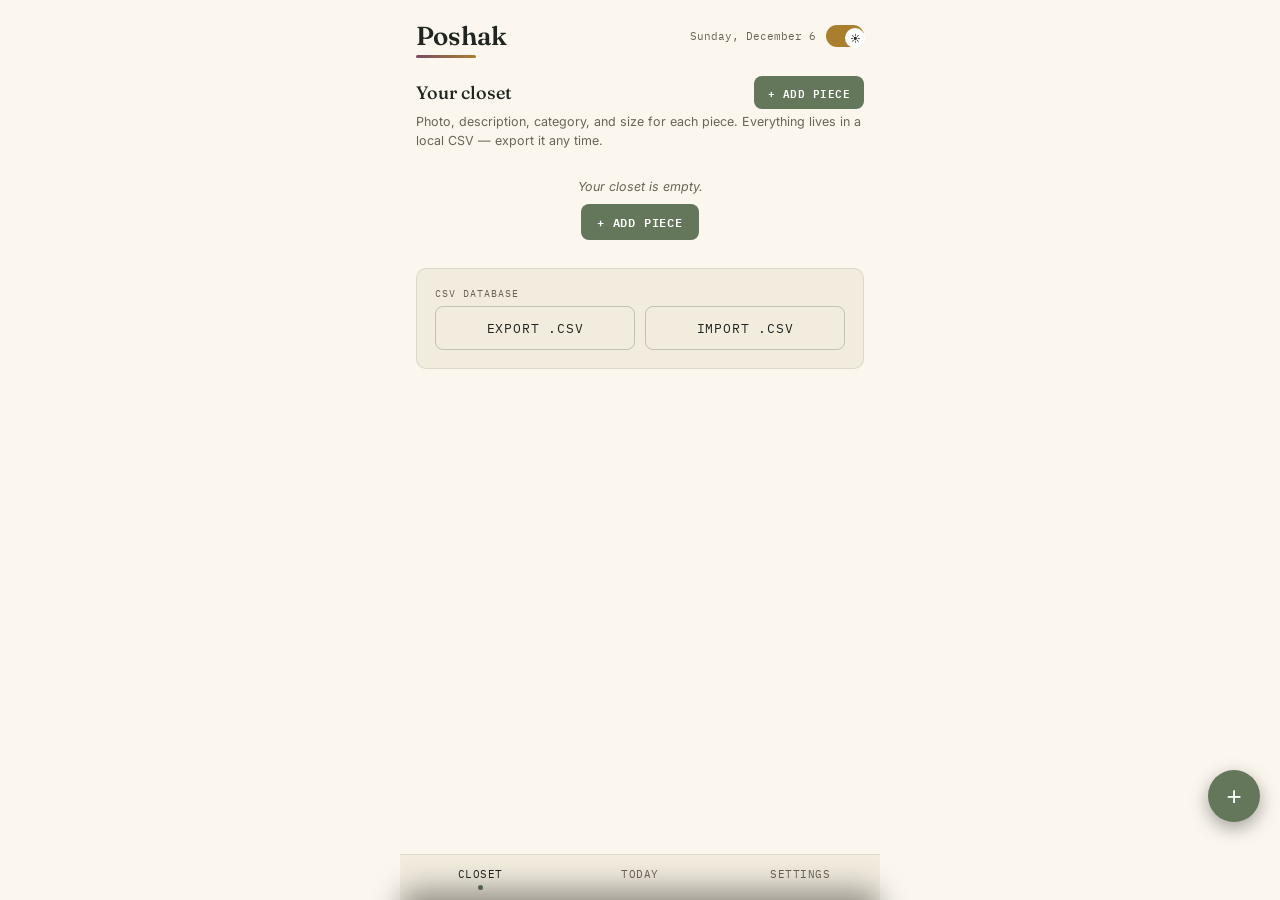
==== atelier-standalone.html @ 07094a05 "feat: implement detailed outfit scorecards, 18-category classification, and per-item rationale engin" ====
<!DOCTYPE html>
<html lang="en">
<head>
<meta charset="UTF-8">
<meta name="viewport" content="width=device-width, initial-scale=1.0, viewport-fit=cover">
<meta name="theme-color" content="#20261F">
<title>Poshak — Outfit Stylist</title>
<link rel="manifest" href="manifest.json">
<link rel="apple-touch-icon" href="icons/icon-192.png">
<link rel="preconnect" href="https://fonts.googleapis.com">
<link rel="preconnect" href="https://fonts.gstatic.com" crossorigin>
<link rel="stylesheet" href="https://fonts.googleapis.com/css2?family=Fraunces:opsz,wght@9..144,500;9..144,600&family=Inter:wght@400;500;600;700&family=IBM+Plex+Mono:wght@500&display=swap">
<style>
:root {
  --bg: #20261F;
  --bg-elevated: #2B3229;
  --bg-elevated-2: #333B30;
  --surface: #F6F1E7;
  --text: #E9E4D6;
  --text-dim: #B9B3A2;
  --text-on-surface: #20261F;
  --line: rgba(233, 228, 214, 0.16);
  --line-strong: rgba(233, 228, 214, 0.30);

  /* Accent palette */
  --accent-plum: #8C5E75;
  --accent-ochre: #C99A3E;
  --accent-sage: #7C8F6E;
  --accent-blue: #5B8FD9;
  --accent-rose: #C4667F;
  --accent-amber: #D9A441;
  --danger: #B5603C;
  --success: #6E9B6B;
  --radius: 10px;
}

[data-theme="light"] {
  --bg: #FBF7EF;
  --bg-elevated: #F2ECDF;
  --bg-elevated-2: #EAE2D0;
  --surface: #FFFFFF;
  --text: #20261F;
  --text-dim: #6B6355;
  --text-on-surface: #20261F;
  --line: rgba(32, 38, 31, 0.10);
  --line-strong: rgba(32, 38, 31, 0.22);

  --accent-plum: #7A4D63;
  --accent-ochre: #A97F2E;
  --accent-sage: #64775A;
  --danger: #9C4E30;
}

* { box-sizing: border-box; }
html, body { margin: 0; padding: 0; background: var(--bg); color: var(--text); transition: background-color 0.2s ease, color 0.2s ease; }
body {
  font-family: 'Inter', sans-serif;
  -webkit-tap-highlight-color: transparent;
}

#app {
  max-width: 480px;
  margin: 0 auto;
  min-height: 100vh;
  padding: 20px 16px 90px;
  position: relative;
}

header.top {
  display: flex; justify-content: space-between; align-items: center;
  margin-bottom: 18px; position: relative; padding-bottom: 6px;
}
header.top::after {
  content: ''; position: absolute; bottom: 0; left: 0; width: 60px; height: 3px;
  border-radius: 2px; background: linear-gradient(90deg, var(--accent-plum), var(--accent-ochre));
}
header.top h1 {
  font-family: 'Fraunces', serif; font-weight: 600; font-size: 26px; margin: 0;
}
header.top .header-right {
  display: flex; align-items: center; gap: 10px;
}
header.top .date {
  font-family: 'IBM Plex Mono', monospace; font-size: 10.5px; color: var(--text-dim);
}

/* Header theme switch */
.theme-switch { position: relative; width: 38px; height: 22px; flex-shrink: 0; }
.theme-switch input { opacity: 0; width: 0; height: 0; }
.theme-slider {
  position: absolute; cursor: pointer; inset: 0; background: var(--line-strong); border-radius: 20px; transition: .2s;
}
.theme-slider:before {
  content: '🌙'; position: absolute; height: 16px; width: 16px; left: 3px; top: 3px;
  font-size: 10px; display: flex; align-items: center; justify-content: center;
  border-radius: 50%; background: var(--bg); transition: .2s;
}
.theme-switch input:checked + .theme-slider { background: var(--accent-ochre); }
.theme-switch input:checked + .theme-slider:before {
  content: '☀️'; transform: translateX(16px); background: var(--surface);
}

.view { display: none; }
.view.active { display: block; }

h2.section-title {
  font-family: 'Fraunces', serif; font-weight: 500; font-size: 18px; margin: 0 0 4px;
}
p.hint {
  font-size: 12.5px; color: var(--text-dim); margin: 0 0 16px; line-height: 1.5;
}

.card {
  background: var(--bg-elevated); border: 1px solid var(--line); border-radius: var(--radius);
  padding: 18px; margin-bottom: 16px;
}

label.field-label {
  display: block; font-family: 'IBM Plex Mono', monospace; font-size: 10px; letter-spacing: 1px;
  text-transform: uppercase; color: var(--text-dim); margin-bottom: 6px;
}

input[type=text], textarea, select {
  width: 100%; background: var(--bg); border: 1px solid var(--line-strong); color: var(--text);
  font-family: 'Inter', sans-serif; font-size: 14px; padding: 10px 11px; border-radius: 8px;
  margin-bottom: 12px;
}
textarea { resize: vertical; min-height: 44px; }

/* Category Pill Chips */
.cat-chipset { display: flex; flex-wrap: wrap; gap: 6px; margin-bottom: 14px; }
.cat-chip {
  padding: 6px 12px; border: 1px solid var(--line-strong); border-radius: 20px; font-size: 12px;
  background: transparent; color: var(--text); cursor: pointer; transition: all 0.15s ease;
}
.cat-chip.sel {
  background: var(--chip-color, var(--accent-sage));
  border-color: var(--chip-color, var(--accent-sage));
  color: #ffffff; font-weight: 600;
}

.photo-row {
  display: flex; align-items: center; gap: 12px; margin-bottom: 14px; padding: 12px;
  border: 1px dashed var(--line-strong); border-radius: 8px;
}
.photo-preview {
  width: 56px; height: 56px; border-radius: 8px; background: var(--bg);
  background-size: cover; background-position: center; border: 1px solid var(--line-strong); flex-shrink: 0;
  cursor: pointer;
}
.photo-controls { flex: 1; display: flex; flex-direction: column; gap: 8px; }
label.filelabel {
  font-family: 'IBM Plex Mono', monospace; font-size: 11px; letter-spacing: 0.5px; text-transform: uppercase;
  color: var(--accent-sage); text-decoration: underline; cursor: pointer; width: fit-content;
}
input[type=file] { display: none; }
.color-row { display: flex; align-items: center; gap: 8px; }
.color-row span { font-size: 11px; color: var(--text-dim); }
input[type=color] {
  -webkit-appearance: none; appearance: none; width: 32px; height: 28px; border: 1px solid var(--line-strong);
  border-radius: 6px; background: var(--bg); padding: 2px;
}
input[type=color]::-webkit-color-swatch-wrapper { padding: 0; }
input[type=color]::-webkit-color-swatch { border: none; border-radius: 4px; }

.btn {
  width: 100%; border: none; border-radius: 8px; padding: 13px 16px; font-family: 'IBM Plex Mono', monospace;
  font-size: 12.5px; letter-spacing: 0.8px; text-transform: uppercase; cursor: pointer;
}
.btn-primary { background: var(--accent-sage); color: #ffffff; font-weight: 600; }
.btn-light { background: var(--surface); color: var(--text-on-surface); font-weight: 600; }
.btn-ghost { background: transparent; color: var(--text); border: 1px solid var(--line-strong); }
.btn-row { display: flex; gap: 10px; }
.btn-row .btn { flex: 1; }
.btn:disabled { opacity: 0.35; }

/* 2-column Closet Grid */
.closet-list {
  display: grid; grid-template-columns: 1fr 1fr; gap: 10px;
}
.closet-item {
  display: flex; flex-direction: column; align-items: stretch; background: var(--surface); color: var(--text-on-surface);
  border-radius: 8px; padding: 10px; border-left: 4px solid var(--cat-color, var(--accent-sage));
  position: relative; box-shadow: 0 2px 8px rgba(0,0,0,0.06); transition: transform 0.15s ease;
}
.closet-item:hover { transform: translateY(-2px); }
.closet-item .thumb {
  width: 100%; height: 110px; border-radius: 6px; background-size: cover; background-position: center;
  border: 1px solid rgba(0,0,0,0.12); flex-shrink: 0; margin-bottom: 8px; cursor: pointer;
}
.closet-item .info { flex: 1; min-width: 0; }
.closet-item .name { font-size: 13px; font-weight: 600; line-height: 1.3; }
.closet-item .desc {
  font-size: 11px; color: rgba(32,38,31,0.65);
  overflow: hidden; text-overflow: ellipsis; white-space: nowrap; margin-top: 2px;
}
.closet-item .meta {
  font-family: 'IBM Plex Mono', monospace; font-size: 9px; text-transform: uppercase;
  color: rgba(32,38,31,0.6); margin-top: 4px; display: flex; align-items: center; gap: 4px;
}
.closet-item .footer-row { display: flex; align-items: center; justify-content: space-between; margin-top: 6px; }
.closet-item .dot {
  width: 12px; height: 12px; border-radius: 50%; border: 1px solid rgba(0,0,0,0.2); flex-shrink: 0;
}
.closet-item .item-actions { display: flex; align-items: center; gap: 4px; }
.closet-item .edit { color: rgba(32,38,31,0.5); font-size: 13px; line-height: 1; padding: 3px; cursor: pointer; transition: color 0.15s; }
.closet-item .edit:hover { color: var(--text-on-surface); }
.closet-item .rm { color: rgba(32,38,31,0.4); font-size: 18px; line-height: 1; padding: 3px; cursor: pointer; transition: color 0.15s; }
.closet-item .rm:hover { color: var(--danger); }
.closet-item.editing { outline: 2px solid var(--accent-ochre); outline-offset: -1px; }

.empty-note { grid-column: 1 / -1; font-size: 12.5px; color: var(--text-dim); font-style: italic; padding: 12px 0; text-align: center; }

/* Floating Action Button (FAB) */
.fab {
  position: fixed; right: 20px; bottom: 78px; width: 52px; height: 52px;
  border-radius: 50%; background: var(--accent-sage); color: #ffffff;
  border: none; font-size: 26px; box-shadow: 0 6px 18px rgba(0,0,0,0.35);
  z-index: 50; cursor: pointer; display: flex; align-items: center; justify-content: center;
  transition: transform 0.2s ease, background-color 0.2s ease;
}
.fab:hover { transform: scale(1.06); }

/* Bottom Sheet */
.sheet-backdrop {
  position: fixed; inset: 0; background: rgba(0,0,0,0.55); opacity: 0; pointer-events: none;
  transition: opacity 0.25s ease; z-index: 100; backdrop-filter: blur(2px);
}
.sheet-backdrop.open { opacity: 1; pointer-events: auto; }
.sheet {
  position: fixed; left: 0; right: 0; bottom: 0; max-width: 480px; margin: 0 auto;
  background: var(--bg-elevated); border-radius: 16px 16px 0 0; padding: 16px 18px 28px;
  transform: translateY(100%); transition: transform 0.25s cubic-bezier(0.16, 1, 0.3, 1); z-index: 101;
  max-height: 85vh; overflow-y: auto; box-shadow: 0 -10px 30px rgba(0,0,0,0.4);
}
.sheet.open { transform: translateY(0); }
.sheet-handle { width: 36px; height: 4px; background: var(--line-strong); border-radius: 2px; margin: 0 auto 14px; }

/* Chips */
.chipset { display: flex; flex-wrap: wrap; gap: 7px; margin-bottom: 14px; }
.chip {
  padding: 7px 13px; border: 1px solid var(--line-strong); border-radius: 20px; font-size: 12.5px;
  background: transparent; color: var(--text); cursor: pointer;
}
.chip.sel { background: var(--accent-ochre); border-color: var(--accent-ochre); color: #ffffff; font-weight: 600; }
.chip.mood.sel { background: var(--accent-plum); border-color: var(--accent-plum); }

.toggle-row {
  display: flex; align-items: center; justify-content: space-between;
  background: var(--bg-elevated-2); border-radius: 8px; padding: 12px 14px; margin-bottom: 14px;
}
.toggle-row .label-block { display: flex; flex-direction: column; }
.toggle-row .t-title { font-size: 13.5px; font-weight: 600; }
.toggle-row .t-sub { font-size: 11px; color: var(--text-dim); margin-top: 2px; }
.switch {
  position: relative; width: 44px; height: 26px; flex-shrink: 0;
}
.switch input { opacity: 0; width: 0; height: 0; }
.slider {
  position: absolute; cursor: pointer; inset: 0; background: var(--line-strong); border-radius: 20px;
  transition: .15s;
}
.slider:before {
  content: ''; position: absolute; height: 20px; width: 20px; left: 3px; top: 3px; background: var(--text);
  border-radius: 50%; transition: .15s;
}
.switch input:checked + .slider { background: var(--accent-sage); }
.switch input:checked + .slider:before { transform: translateX(18px); background: var(--bg); }

.status-line {
  font-family: 'IBM Plex Mono', monospace; font-size: 12px; color: var(--text-dim);
  margin-top: 10px; text-align: center;
}
.status-line.err { color: var(--danger); }
.spinner {
  display: inline-block; width: 11px; height: 11px; border-radius: 50%;
  border: 2px solid var(--text-dim); border-top-color: var(--text);
  animation: spin .7s linear infinite; margin-right: 7px; vertical-align: -1px;
}
@keyframes spin { to { transform: rotate(360deg); } }

.result-card {
  background: var(--surface); color: var(--text-on-surface); border-radius: var(--radius); padding: 20px; margin-top: 16px;
  box-shadow: 0 4px 16px rgba(0,0,0,0.1);
}
.result-card .eyebrow {
  font-family: 'IBM Plex Mono', monospace; font-size: 10px; letter-spacing: 1.2px; text-transform: uppercase;
  color: rgba(32, 38, 31, 0.55); margin-bottom: 6px;
}
.result-card h3 { font-family: 'Fraunces', serif; font-size: 21px; font-weight: 600; margin: 0 0 4px; }
.result-card .persona-tag {
  font-family: 'IBM Plex Mono', monospace; font-size: 11px; font-weight: 600; color: var(--accent-plum); margin-bottom: 14px; display: block;
}

/* Scorecard Breakdown */
.scorecard {
  background: rgba(32, 38, 31, 0.04); border: 1px solid rgba(32, 38, 31, 0.08); border-radius: 8px;
  padding: 12px; margin-bottom: 16px;
}
.scorecard-header {
  display: flex; justify-content: space-between; align-items: center; margin-bottom: 10px;
}
.scorecard-header .overall { font-family: 'IBM Plex Mono', monospace; font-size: 12px; font-weight: 600; text-transform: uppercase; }
.scorecard-header .percentage { font-family: 'Fraunces', serif; font-size: 18px; font-weight: 600; }
.score-metrics { display: flex; flex-direction: column; gap: 8px; }
.score-row { display: flex; align-items: center; justify-content: space-between; gap: 8px; font-size: 11px; font-family: 'IBM Plex Mono', monospace; }
.score-row .label-text { width: 110px; flex-shrink: 0; color: rgba(32, 38, 31, 0.7); }
.score-row .score-bar-bg { flex: 1; height: 6px; background: rgba(32, 38, 31, 0.12); border-radius: 3px; overflow: hidden; }
.score-row .score-bar-fill { height: 100%; border-radius: 3px; transition: width 0.4s ease; }
.score-row .val { width: 32px; text-align: right; font-weight: 600; }

.pick-list { list-style: none; padding: 0; margin: 0 0 16px; }
.pick-list li {
  display: flex; flex-direction: column; padding: 10px 0; border-bottom: 1px solid rgba(32, 38, 31, 0.1); font-size: 13.5px;
}
.pick-list li:last-child { border-bottom: none; }
.pick-list .pick-header { display: flex; align-items: center; gap: 9px; }
.pick-list .thumb {
  width: 36px; height: 36px; border-radius: 6px; background-size: cover; background-position: center;
  border: 1px solid rgba(0,0,0,0.12); flex-shrink: 0; cursor: pointer;
}
.pick-list .swatch { width: 12px; height: 12px; border-radius: 50%; border: 1px solid rgba(0,0,0,0.2); flex-shrink: 0; }
.pick-list .cat {
  font-family: 'IBM Plex Mono', monospace; font-size: 9px; text-transform: uppercase; font-weight: 600;
}
.pick-list .size {
  font-family: 'IBM Plex Mono', monospace; font-size: 9px; color: rgba(32, 38, 31, 0.5); margin-left: auto;
}
.item-rationale {
  font-size: 11.5px; line-height: 1.5; color: rgba(32, 38, 31, 0.75); margin-top: 6px; padding-left: 45px;
  border-left: 2px solid rgba(32, 38, 31, 0.15); margin-left: 6px;
}

.reasoning p { font-size: 13px; line-height: 1.55; margin: 0 0 9px; }
.reasoning .label {
  font-family: 'IBM Plex Mono', monospace; font-size: 9px; text-transform: uppercase; letter-spacing: 1px;
  color: rgba(32, 38, 31, 0.5); display: block; margin-bottom: 2px;
}
.confidence {
  display: inline-block; margin-top: 2px; padding: 4px 10px; border-radius: 12px;
  font-family: 'IBM Plex Mono', monospace; font-size: 9px; text-transform: uppercase; font-weight: 600;
}
.engine-tag {
  display: inline-block; margin-bottom: 10px; padding: 3px 9px; border-radius: 12px;
  font-family: 'IBM Plex Mono', monospace; font-size: 9px; text-transform: uppercase; letter-spacing: 0.5px;
  background: rgba(32, 38, 31, 0.08);
}

.settings-note {
  font-size: 12px; line-height: 1.6; color: var(--text-dim); margin-bottom: 14px;
  background: var(--bg-elevated-2); padding: 12px; border-radius: 8px; border-left: 3px solid var(--accent-ochre);
}

/* Tabbar */
nav.tabbar {
  position: fixed; bottom: 0; left: 0; right: 0;
  background: var(--bg-elevated); border-top: 1px solid var(--line);
  display: flex; max-width: 480px; margin: 0 auto; z-index: 80;
}
nav.tabbar button {
  flex: 1; background: none; border: none; color: var(--text-dim); padding: 12px 0 10px;
  font-family: 'IBM Plex Mono', monospace; font-size: 10.5px; letter-spacing: 0.5px; text-transform: uppercase;
  cursor: pointer; display: flex; flex-direction: column; align-items: center; gap: 4px;
}
nav.tabbar button.active { color: var(--text); }
nav.tabbar button .dot-ind { width: 5px; height: 5px; border-radius: 50%; background: transparent; }

nav.tabbar button[data-view="closet"].active .dot-ind { background: var(--accent-sage); }
nav.tabbar button[data-view="today"].active .dot-ind { background: var(--accent-ochre); }
nav.tabbar button[data-view="settings"].active .dot-ind { background: var(--accent-plum); }

/* Image Lightbox Overlay */
.lightbox {
  position: fixed; inset: 0; background: rgba(0, 0, 0, 0.88);
  display: flex; align-items: center; justify-content: center; padding: 24px;
  opacity: 0; pointer-events: none; transition: opacity 0.2s ease; z-index: 200;
  backdrop-filter: blur(4px);
}
.lightbox.open { opacity: 1; pointer-events: auto; }
.lightbox img {
  max-width: 100%; max-height: 85vh; border-radius: 12px; object-fit: contain;
  box-shadow: 0 20px 60px rgba(0, 0, 0, 0.6);
  transform: scale(0.92); transition: transform 0.2s ease;
}
.lightbox.open img { transform: scale(1); }
.lightbox-close {
  position: absolute; top: 20px; right: 20px; width: 40px; height: 40px;
  border-radius: 50%; background: var(--bg-elevated); color: var(--text);
  border: 1px solid var(--line-strong); font-size: 24px; cursor: pointer;
  display: flex; align-items: center; justify-content: center;
}

</style>
</head>
<body>
<div id="app">

  <header class="top">
    <h1>Poshak</h1>
    <div class="header-right">
      <div class="date" id="today-date"></div>
      <label class="theme-switch" title="Toggle theme">
        <input type="checkbox" id="theme-toggle">
        <span class="slider theme-slider"></span>
      </label>
    </div>
  </header>

  <!-- CLOSET VIEW -->
  <section class="view active" id="view-closet">
    <div style="display:flex;justify-content:space-between;align-items:center;margin-bottom:4px;">
      <h2 class="section-title" style="margin:0;">Your closet</h2>
      <button class="btn btn-primary" id="header-add-btn" style="width:auto;padding:7px 14px;font-size:11px;letter-spacing:0.5px;">+ Add piece</button>
    </div>
    <p class="hint">Photo, description, category, and size for each piece. Everything lives in a local CSV — export it any time.</p>

    <div class="closet-list" id="closet-list"></div>

    <div class="card" style="margin-top:16px;">
      <label class="field-label">CSV database</label>
      <div class="btn-row">
        <button class="btn btn-ghost" id="export-btn">Export .csv</button>
        <button class="btn btn-ghost" id="import-btn">Import .csv</button>
      </div>
      <input type="file" id="import-file" accept=".csv,text/csv" style="display:none;">
    </div>
  </section>

  <!-- TODAY VIEW -->
  <section class="view" id="view-today">
    <h2 class="section-title">Today's brief</h2>
    <p class="hint">Set the context, then decide with AI or with the app's own styling rules.</p>

    <div class="card">
      <label class="field-label">Weather</label>
      <div class="chipset" id="weather-chips"></div>
      <label class="field-label">Temperature (optional, °C)</label>
      <input type="text" inputmode="numeric" id="temp-input" placeholder="—">

      <label class="field-label">Mood</label>
      <div class="chipset" id="mood-chips"></div>

      <label class="field-label">Occasion (optional)</label>
      <textarea id="occasion-input" placeholder="e.g. client meeting, casual weekend…" rows="1"></textarea>

      <div class="toggle-row">
        <div class="label-block">
          <span class="t-title">Use AI</span>
          <span class="t-sub" id="ai-sub">Calls Claude for the pick</span>
        </div>
        <label class="switch">
          <input type="checkbox" id="ai-toggle">
          <span class="slider"></span>
        </label>
      </div>

      <button class="btn btn-light" id="suggest-btn" disabled>Get my look</button>
      <div class="status-line" id="cta-note">Add at least 2 pieces, a weather chip, and a mood to continue.</div>
    </div>

    <div id="result-wrap"></div>
  </section>

  <!-- SETTINGS VIEW -->
  <section class="view" id="view-settings">
    <h2 class="section-title">Settings</h2>

    <div class="settings-note">
      Your Anthropic API key is stored only in this browser's local storage and is sent only to
      api.anthropic.com when you request an AI outfit. Because this is a browser app, anyone with
      access to this device/browser could read the key from storage — fine for personal use, not
      something to share or publish with your key saved in it.
    </div>

    <div class="card">
      <label class="field-label">Anthropic API key</label>
      <input type="text" id="api-key-input" placeholder="sk-ant-...">
      <button class="btn btn-primary" id="save-key-btn">Save key</button>
      <div class="status-line" id="key-status"></div>
    </div>

    <div class="card">
      <label class="field-label">Data</label>
      <p class="hint" style="margin-bottom:10px;">Your closet is stored as CSV text in this browser. Clearing it removes every item and photo from this device.</p>
      <button class="btn btn-ghost" id="clear-data-btn">Clear all closet data</button>
    </div>
  </section>

  <!-- Floating Add Button -->
  <button class="fab" id="add-fab" aria-label="Add piece">+</button>

  <!-- Bottom Sheet Form Overlay -->
  <div class="sheet-backdrop" id="sheet-backdrop"></div>
  <div class="sheet" id="item-sheet" aria-hidden="true">
    <div class="sheet-handle"></div>
    <label class="field-label" id="form-card-title" style="font-size:13px;color:var(--text);margin-bottom:12px;">Add new piece</label>
    
    <label class="field-label" style="font-size:9px;margin-top:-2px;margin-bottom:6px;">Name</label>
    <input type="text" id="item-name" placeholder="e.g. Navy chinos" maxlength="40">

    <label class="field-label">Description</label>
    <textarea id="item-desc" placeholder="e.g. Slim fit, cotton twill, slightly cropped" rows="2"></textarea>

    <label class="field-label">Category</label>
    <div class="cat-chipset" id="item-cat-chips"></div>
    <input type="hidden" id="item-cat" value="Top">

    <label class="field-label">Pattern</label>
    <select id="item-pattern">
      <option value="Solid">Solid</option>
      <option value="Striped">Striped</option>
      <option value="Plaid">Plaid</option>
      <option value="Floral">Floral</option>
      <option value="Textured">Textured</option>
    </select>

    <label class="field-label">Size (optional)</label>
    <input type="text" id="item-size" placeholder="M / 32 / 9 UK">

    <div class="photo-row">
      <div class="photo-preview" id="photo-preview"></div>
      <div class="photo-controls">
        <label class="filelabel" for="item-photo" id="photo-label">Upload photo</label>
        <input type="file" id="item-photo" accept="image/*" capture="environment">
        <div class="color-row">
          <span>Color</span>
          <input type="color" id="item-color" value="#5b6b8c">
        </div>
      </div>
    </div>

    <div class="btn-row">
      <button class="btn btn-primary" id="add-btn">Add to closet</button>
      <button class="btn btn-ghost" id="cancel-btn">Cancel</button>
    </div>
  </div>

  <!-- Lightbox Overlay -->
  <div class="lightbox" id="lightbox" aria-hidden="true">
    <button class="lightbox-close" id="lightbox-close" aria-label="Close">×</button>
    <img id="lightbox-img" src="" alt="">
  </div>

  <nav class="tabbar">
    <button class="tab-btn active" data-view="closet"><span>Closet</span><span class="dot-ind"></span></button>
    <button class="tab-btn" data-view="today"><span>Today</span><span class="dot-ind"></span></button>
    <button class="tab-btn" data-view="settings"><span>Settings</span><span class="dot-ind"></span></button>
  </nav>

</div>

<script src="csv-utils.js"></script>
<script src="outfit-engine.js"></script>
<script src="app.js"></script>
</body>
</html>
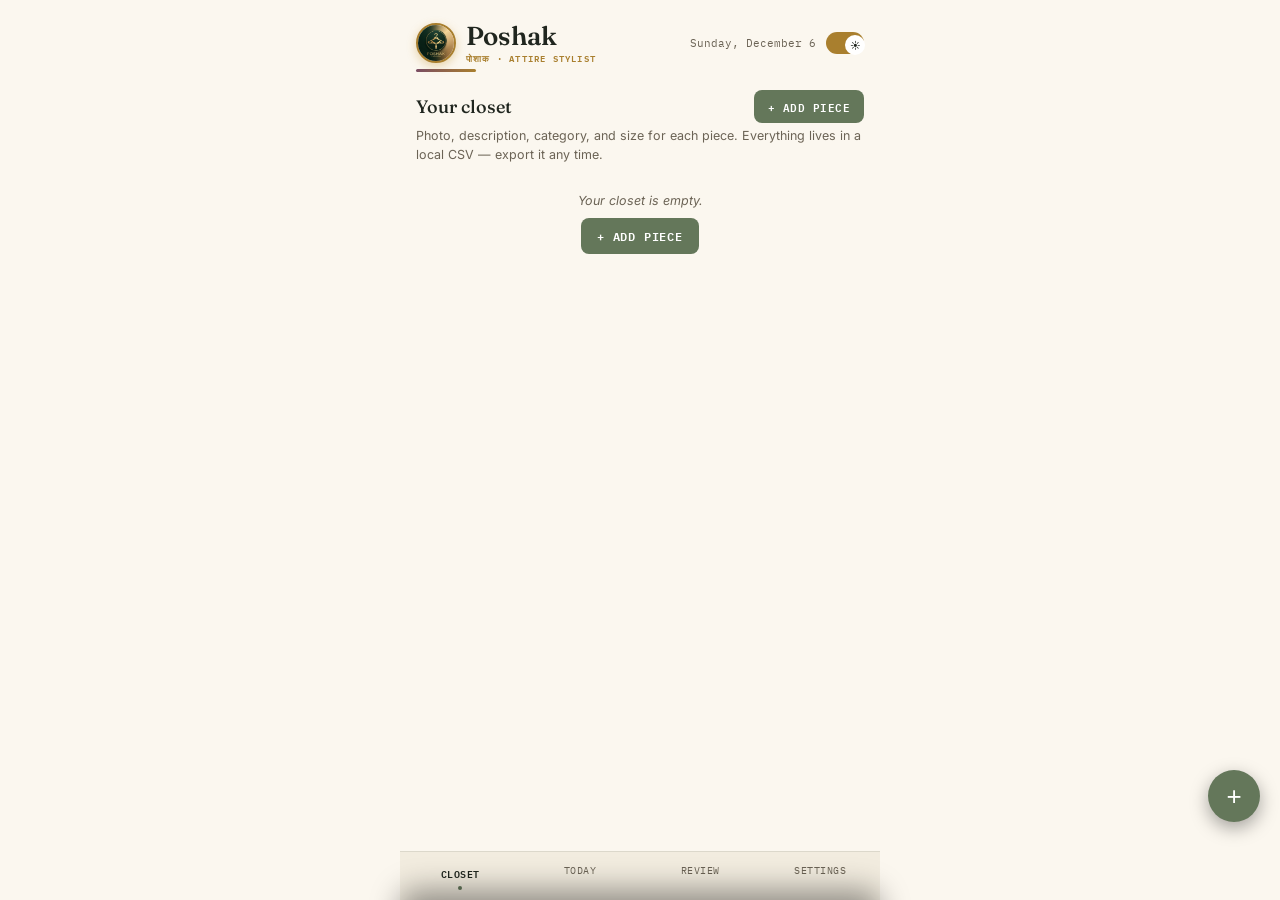
==== commit 73b1ee23: "feat: implement Review Closet view with AI analysis, add customizable logo style presets, and update" ====
--- a/atelier-standalone.html
+++ b/atelier-standalone.html
@@ -52,7 +52,7 @@
 }
 
 * { box-sizing: border-box; }
-html, body { margin: 0; padding: 0; background: var(--bg); color: var(--text); transition: background-color 0.2s ease, color 0.2s ease; }
+html, body { margin: 0; padding: 0; background: var(--bg); color: var(--text); transition: background-color 0.2s ease, color 0.2s ease; overscroll-behavior-y: none; }
 body {
   font-family: 'Inter', sans-serif;
   -webkit-tap-highlight-color: transparent;
@@ -76,6 +76,29 @@
 }
 header.top h1 {
   font-family: 'Fraunces', serif; font-weight: 600; font-size: 26px; margin: 0;
+}
+.brand-wrap { display: flex; align-items: center; gap: 10px; }
+.header-logo-icon {
+  width: 40px; height: 40px; border-radius: 50%; border: 2px solid var(--accent-ochre);
+  object-fit: cover; box-shadow: 0 3px 10px rgba(201,154,62,0.35); flex-shrink: 0;
+  transition: transform 0.25s ease, border-color 0.25s ease, border-radius 0.25s ease, box-shadow 0.25s ease;
+}
+.header-logo-icon:hover { transform: scale(1.08) rotate(4deg); }
+.title-block { display: flex; flex-direction: column; }
+.sub-brand {
+  font-family: 'IBM Plex Mono', monospace; font-size: 8.5px; letter-spacing: 1.2px;
+  color: var(--accent-ochre); text-transform: uppercase; margin-top: -2px; font-weight: 600;
+}
+
+/* Logo Style Presets */
+[data-logo-style="royal"] .header-logo-icon {
+  border-radius: 50%; border: 2px solid var(--accent-ochre); box-shadow: 0 3px 10px rgba(201,154,62,0.4);
+}
+[data-logo-style="minimal"] .header-logo-icon {
+  border-radius: 8px; border: 1.5px solid var(--line-strong); box-shadow: 0 2px 6px rgba(0,0,0,0.15);
+}
+[data-logo-style="heritage"] .header-logo-icon {
+  border-radius: 14px 14px 2px 2px; border: 2px solid var(--accent-rose); box-shadow: 0 3px 12px rgba(196,102,127,0.4);
 }
 header.top .header-right {
   display: flex; align-items: center; gap: 10px;
@@ -351,6 +374,39 @@
   background: var(--bg-elevated-2); padding: 12px; border-radius: 8px; border-left: 3px solid var(--accent-ochre);
 }
 
+/* Review Closet Cards */
+.scenario-card {
+  background: var(--bg-elevated); border: 1px solid var(--line); border-radius: var(--radius);
+  padding: 14px; margin-bottom: 12px; transition: transform 0.15s ease;
+}
+.scenario-card-header { display: flex; justify-content: space-between; align-items: center; margin-bottom: 8px; }
+.scenario-card-title { font-size: 13.5px; font-weight: 600; }
+.scenario-score-badge {
+  font-family: 'IBM Plex Mono', monospace; font-size: 11px; font-weight: 700;
+  padding: 3px 8px; border-radius: 10px; background: var(--bg-elevated-2);
+}
+.scenario-bar-bg { width: 100%; height: 6px; background: rgba(0,0,0,0.2); border-radius: 3px; overflow: hidden; margin-bottom: 8px; }
+.scenario-bar-fill { height: 100%; border-radius: 3px; background: var(--accent-sage); transition: width 0.4s ease; }
+.scenario-desc { font-size: 12px; color: var(--text-dim); line-height: 1.5; }
+
+.rec-card {
+  background: var(--bg-elevated); border-left: 4px solid var(--accent-ochre); border-radius: var(--radius);
+  padding: 14px; margin-bottom: 12px;
+}
+.rec-title { font-size: 13.5px; font-weight: 600; color: var(--accent-ochre); margin-bottom: 6px; }
+.rec-reason { font-size: 12px; color: var(--text-dim); line-height: 1.5; margin-bottom: 10px; }
+.rec-items-label { font-family: 'IBM Plex Mono', monospace; font-size: 9.5px; text-transform: uppercase; color: var(--text-dim); margin-bottom: 4px; }
+.rec-item-pill {
+  display: inline-block; background: var(--bg-elevated-2); border: 1px solid var(--line-strong);
+  padding: 4px 9px; border-radius: 12px; font-size: 11.5px; margin-right: 6px; margin-bottom: 6px;
+}
+.rec-swatch-group { display: flex; flex-wrap: wrap; gap: 8px; margin-top: 8px; }
+.swatch-chip {
+  display: flex; align-items: center; gap: 6px; background: var(--bg-elevated-2);
+  padding: 4px 10px; border-radius: 14px; font-size: 11px; border: 1px solid var(--line);
+}
+.swatch-chip .dot { width: 12px; height: 12px; border-radius: 50%; border: 1px solid rgba(0,0,0,0.2); }
+
 /* Tabbar */
 nav.tabbar {
   position: fixed; bottom: 0; left: 0; right: 0;
@@ -359,14 +415,14 @@
 }
 nav.tabbar button {
   flex: 1; background: none; border: none; color: var(--text-dim); padding: 12px 0 10px;
-  font-family: 'IBM Plex Mono', monospace; font-size: 10.5px; letter-spacing: 0.5px; text-transform: uppercase;
+  font-family: 'IBM Plex Mono', monospace; font-size: 10px; letter-spacing: 0.5px; text-transform: uppercase;
   cursor: pointer; display: flex; flex-direction: column; align-items: center; gap: 4px;
 }
-nav.tabbar button.active { color: var(--text); }
-nav.tabbar button .dot-ind { width: 5px; height: 5px; border-radius: 50%; background: transparent; }
-
+nav.tabbar button.active { color: var(--text); font-weight: 600; }
+nav.tabbar .dot-ind { width: 4px; height: 4px; border-radius: 50%; background: transparent; transition: background-color 0.2s; }
 nav.tabbar button[data-view="closet"].active .dot-ind { background: var(--accent-sage); }
 nav.tabbar button[data-view="today"].active .dot-ind { background: var(--accent-ochre); }
+nav.tabbar button[data-view="review"].active .dot-ind { background: var(--accent-rose); }
 nav.tabbar button[data-view="settings"].active .dot-ind { background: var(--accent-plum); }
 
 /* Image Lightbox Overlay */
@@ -396,7 +452,13 @@
 <div id="app">
 
   <header class="top">
-    <h1>Poshak</h1>
+    <div class="brand-wrap">
+      <img src="icons/logo.png" alt="Poshak Logo" class="header-logo-icon" id="app-logo-icon">
+      <div class="title-block">
+        <h1>Poshak</h1>
+        <span class="sub-brand">पोशाक · Attire Stylist</span>
+      </div>
+    </div>
     <div class="header-right">
       <div class="date" id="today-date"></div>
       <label class="theme-switch" title="Toggle theme">
@@ -415,15 +477,6 @@
     <p class="hint">Photo, description, category, and size for each piece. Everything lives in a local CSV — export it any time.</p>
 
     <div class="closet-list" id="closet-list"></div>
-
-    <div class="card" style="margin-top:16px;">
-      <label class="field-label">CSV database</label>
-      <div class="btn-row">
-        <button class="btn btn-ghost" id="export-btn">Export .csv</button>
-        <button class="btn btn-ghost" id="import-btn">Import .csv</button>
-      </div>
-      <input type="file" id="import-file" accept=".csv,text/csv" style="display:none;">
-    </div>
   </section>
 
   <!-- TODAY VIEW -->
@@ -461,6 +514,27 @@
     <div id="result-wrap"></div>
   </section>
 
+  <!-- REVIEW CLOSET VIEW -->
+  <section class="view" id="view-review">
+    <h2 class="section-title">Review closet</h2>
+    <p class="hint">Analyze your wardrobe readiness across scenarios, detect missing gaps, and get smart shopping recommendations with matching colors.</p>
+
+    <div class="card">
+      <div class="toggle-row" style="margin-bottom:0;">
+        <div class="label-block">
+          <span class="t-title">Use AI Review</span>
+          <span class="t-sub" id="ai-review-sub">Analyzes wardrobe via Claude AI</span>
+        </div>
+        <label class="switch">
+          <input type="checkbox" id="ai-review-toggle">
+          <span class="slider"></span>
+        </label>
+      </div>
+    </div>
+
+    <div id="review-wrap"></div>
+  </section>
+
   <!-- SETTINGS VIEW -->
   <section class="view" id="view-settings">
     <h2 class="section-title">Settings</h2>
@@ -480,9 +554,35 @@
     </div>
 
     <div class="card">
+      <label class="field-label">CSV database</label>
+      <p class="hint" style="margin-bottom:10px;">Export your wardrobe as a CSV backup file or import existing CSV data anytime.</p>
+      <div class="btn-row">
+        <button class="btn btn-ghost" id="export-btn">Export .csv</button>
+        <button class="btn btn-ghost" id="import-btn">Import .csv</button>
+      </div>
+      <input type="file" id="import-file" accept=".csv,text/csv" style="display:none;">
+    </div>
+
+    <div class="card">
       <label class="field-label">Data</label>
       <p class="hint" style="margin-bottom:10px;">Your closet is stored as CSV text in this browser. Clearing it removes every item and photo from this device.</p>
       <button class="btn btn-ghost" id="clear-data-btn">Clear all closet data</button>
+    </div>
+
+    <div class="card">
+      <label class="field-label">Logo Style Preset</label>
+      <p class="hint" style="margin-bottom:10px;">Select your preferred visual style for the brand logo emblem.</p>
+      <div class="chipset" id="logo-style-chips">
+        <button type="button" class="chip logo-chip sel" data-logo-style="royal">Royal Emerald & Gold</button>
+        <button type="button" class="chip logo-chip" data-logo-style="minimal">Modern Minimal</button>
+        <button type="button" class="chip logo-chip" data-logo-style="heritage">Desi Heritage Arch</button>
+      </div>
+    </div>
+
+    <div class="card">
+      <label class="field-label">App Reload & Refresh</label>
+      <p class="hint" style="margin-bottom:10px;">Accidental page pull-to-refresh is disabled. Tap below whenever you want to reload Poshak and fetch updates.</p>
+      <button class="btn btn-primary" id="refresh-app-btn">Refresh App</button>
     </div>
   </section>
 
@@ -544,6 +644,7 @@
   <nav class="tabbar">
     <button class="tab-btn active" data-view="closet"><span>Closet</span><span class="dot-ind"></span></button>
     <button class="tab-btn" data-view="today"><span>Today</span><span class="dot-ind"></span></button>
+    <button class="tab-btn" data-view="review"><span>Review</span><span class="dot-ind"></span></button>
     <button class="tab-btn" data-view="settings"><span>Settings</span><span class="dot-ind"></span></button>
   </nav>
 
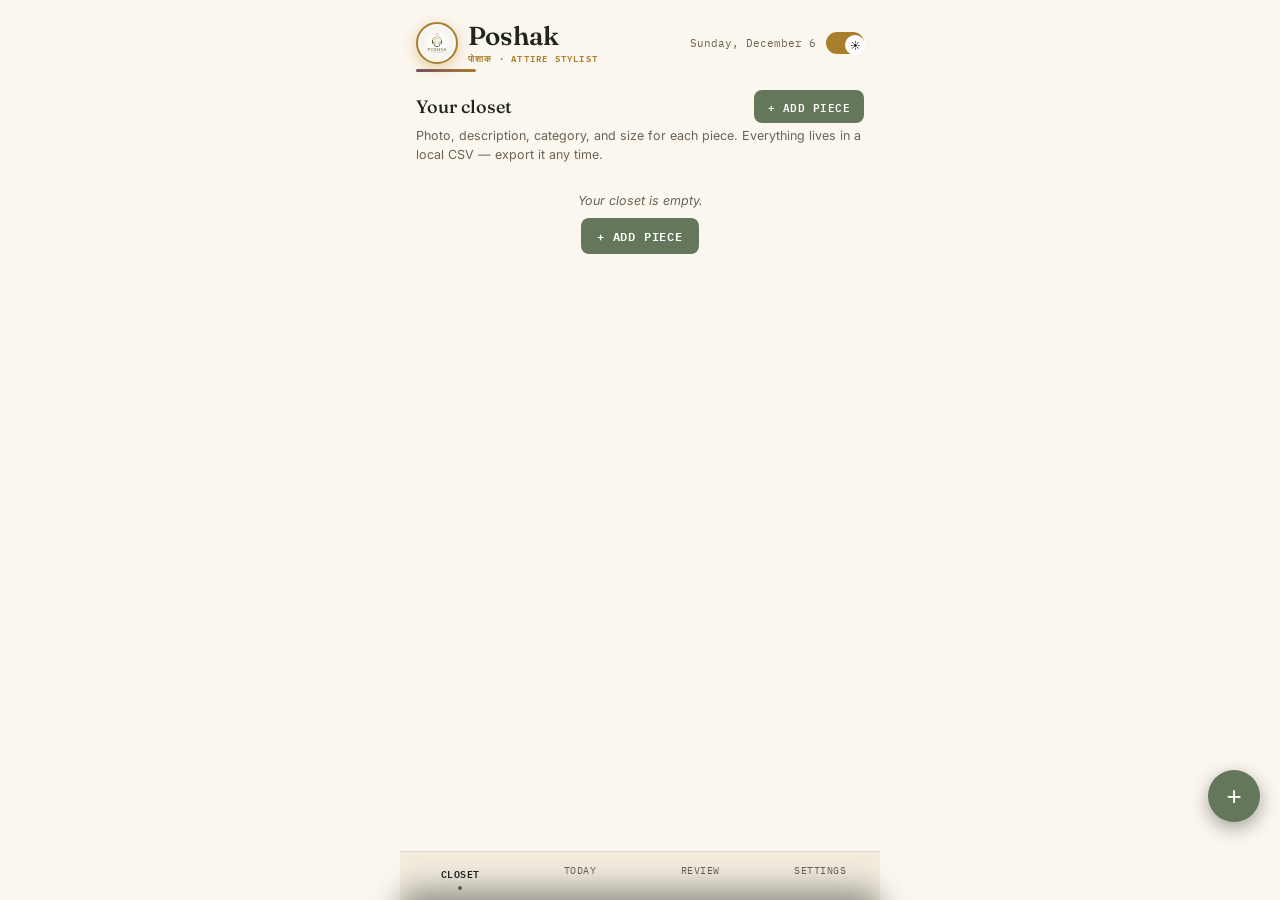
==== commit 95488e09: "docs: add CLAUDE.md developer documentation and update project assets and README" ====
--- a/atelier-standalone.html
+++ b/atelier-standalone.html
@@ -79,9 +79,10 @@
 }
 .brand-wrap { display: flex; align-items: center; gap: 10px; }
 .header-logo-icon {
-  width: 40px; height: 40px; border-radius: 50%; border: 2px solid var(--accent-ochre);
-  object-fit: cover; box-shadow: 0 3px 10px rgba(201,154,62,0.35); flex-shrink: 0;
-  transition: transform 0.25s ease, border-color 0.25s ease, border-radius 0.25s ease, box-shadow 0.25s ease;
+  width: 42px; height: 42px; border-radius: 50%; border: 2px solid var(--accent-ochre);
+  background: #FAF8F5; object-fit: contain; padding: 2px;
+  box-shadow: 0 4px 14px rgba(201,154,62,0.35); flex-shrink: 0;
+  transition: transform 0.25s ease, border-color 0.25s ease, border-radius 0.25s ease, box-shadow 0.25s ease, background-color 0.25s ease;
 }
 .header-logo-icon:hover { transform: scale(1.08) rotate(4deg); }
 .title-block { display: flex; flex-direction: column; }
@@ -92,13 +93,13 @@
 
 /* Logo Style Presets */
 [data-logo-style="royal"] .header-logo-icon {
-  border-radius: 50%; border: 2px solid var(--accent-ochre); box-shadow: 0 3px 10px rgba(201,154,62,0.4);
+  border-radius: 50%; border: 2px solid var(--accent-ochre); background: #FAF8F5; box-shadow: 0 4px 14px rgba(201,154,62,0.45);
 }
 [data-logo-style="minimal"] .header-logo-icon {
-  border-radius: 8px; border: 1.5px solid var(--line-strong); box-shadow: 0 2px 6px rgba(0,0,0,0.15);
+  border-radius: 10px; border: 1.5px solid var(--accent-sage); background: #FFFFFF; box-shadow: 0 3px 8px rgba(0,0,0,0.12);
 }
 [data-logo-style="heritage"] .header-logo-icon {
-  border-radius: 14px 14px 2px 2px; border: 2px solid var(--accent-rose); box-shadow: 0 3px 12px rgba(196,102,127,0.4);
+  border-radius: 14px 14px 4px 4px; border: 2px solid var(--accent-rose); background: #FFF9F6; box-shadow: 0 4px 14px rgba(196,102,127,0.45);
 }
 header.top .header-right {
   display: flex; align-items: center; gap: 10px;
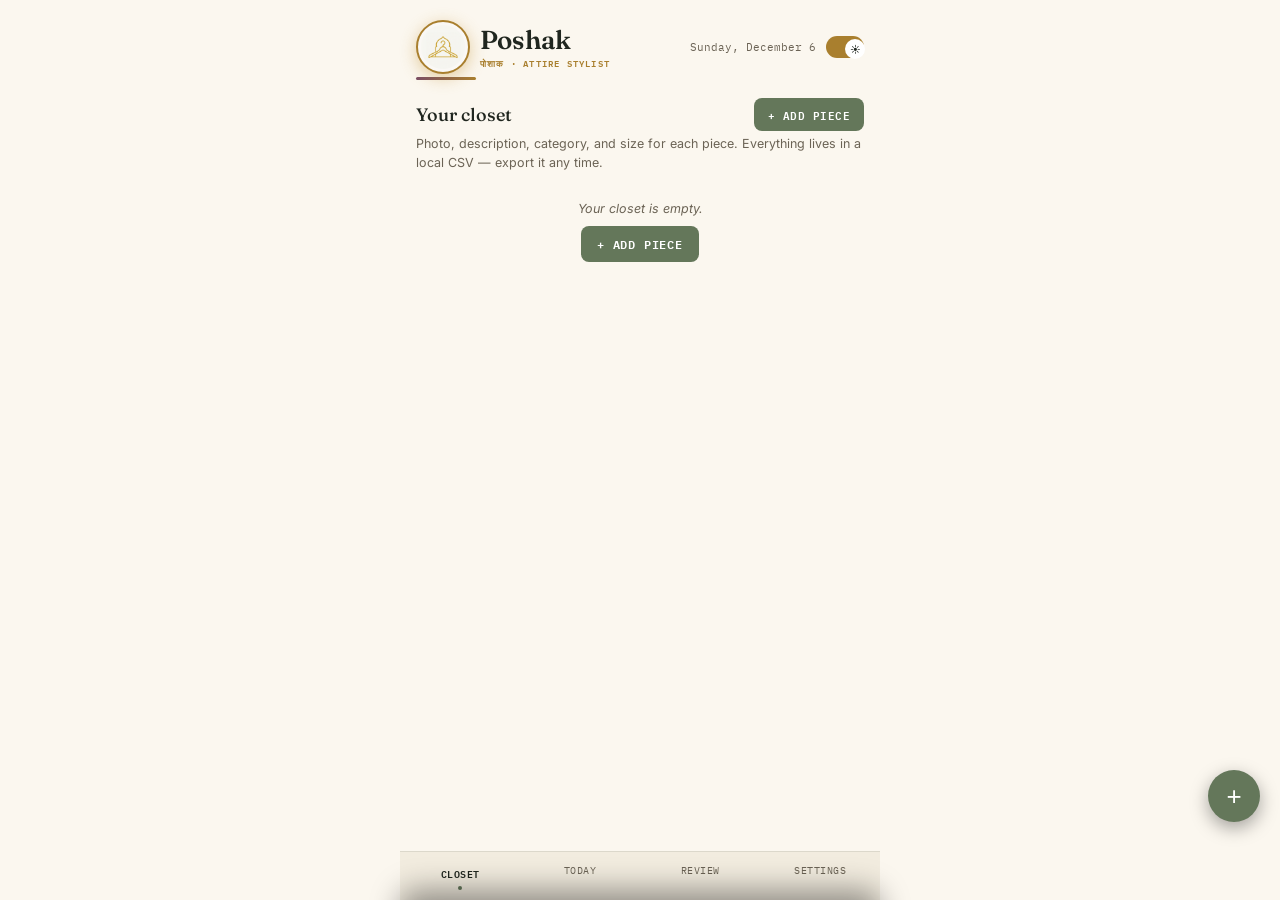
==== commit d2aa0633: "feat: upscale brand logo to 54px and refine styling across all presets" ====
--- a/atelier-standalone.html
+++ b/atelier-standalone.html
@@ -79,27 +79,27 @@
 }
 .brand-wrap { display: flex; align-items: center; gap: 10px; }
 .header-logo-icon {
-  width: 42px; height: 42px; border-radius: 50%; border: 2px solid var(--accent-ochre);
-  background: #FAF8F5; object-fit: contain; padding: 2px;
-  box-shadow: 0 4px 14px rgba(201,154,62,0.35); flex-shrink: 0;
+  width: 54px; height: 54px; border-radius: 50%; border: 2.5px solid var(--accent-ochre);
+  background: #FAF8F5; object-fit: contain; padding: 3px;
+  box-shadow: 0 4px 16px rgba(201,154,62,0.4); flex-shrink: 0;
   transition: transform 0.25s ease, border-color 0.25s ease, border-radius 0.25s ease, box-shadow 0.25s ease, background-color 0.25s ease;
 }
 .header-logo-icon:hover { transform: scale(1.08) rotate(4deg); }
 .title-block { display: flex; flex-direction: column; }
 .sub-brand {
-  font-family: 'IBM Plex Mono', monospace; font-size: 8.5px; letter-spacing: 1.2px;
-  color: var(--accent-ochre); text-transform: uppercase; margin-top: -2px; font-weight: 600;
+  font-family: 'IBM Plex Mono', monospace; font-size: 9px; letter-spacing: 1.2px;
+  color: var(--accent-ochre); text-transform: uppercase; margin-top: -1px; font-weight: 600;
 }
 
 /* Logo Style Presets */
 [data-logo-style="royal"] .header-logo-icon {
-  border-radius: 50%; border: 2px solid var(--accent-ochre); background: #FAF8F5; box-shadow: 0 4px 14px rgba(201,154,62,0.45);
+  border-radius: 50%; border: 2.5px solid var(--accent-ochre); background: #FAF8F5; box-shadow: 0 4px 16px rgba(201,154,62,0.45);
 }
 [data-logo-style="minimal"] .header-logo-icon {
-  border-radius: 10px; border: 1.5px solid var(--accent-sage); background: #FFFFFF; box-shadow: 0 3px 8px rgba(0,0,0,0.12);
+  border-radius: 14px; border: 2px solid var(--accent-sage); background: #FFFFFF; box-shadow: 0 3px 10px rgba(0,0,0,0.12);
 }
 [data-logo-style="heritage"] .header-logo-icon {
-  border-radius: 14px 14px 4px 4px; border: 2px solid var(--accent-rose); background: #FFF9F6; box-shadow: 0 4px 14px rgba(196,102,127,0.45);
+  border-radius: 18px 18px 6px 6px; border: 2.5px solid var(--accent-rose); background: #FFF9F6; box-shadow: 0 4px 16px rgba(196,102,127,0.45);
 }
 header.top .header-right {
   display: flex; align-items: center; gap: 10px;
